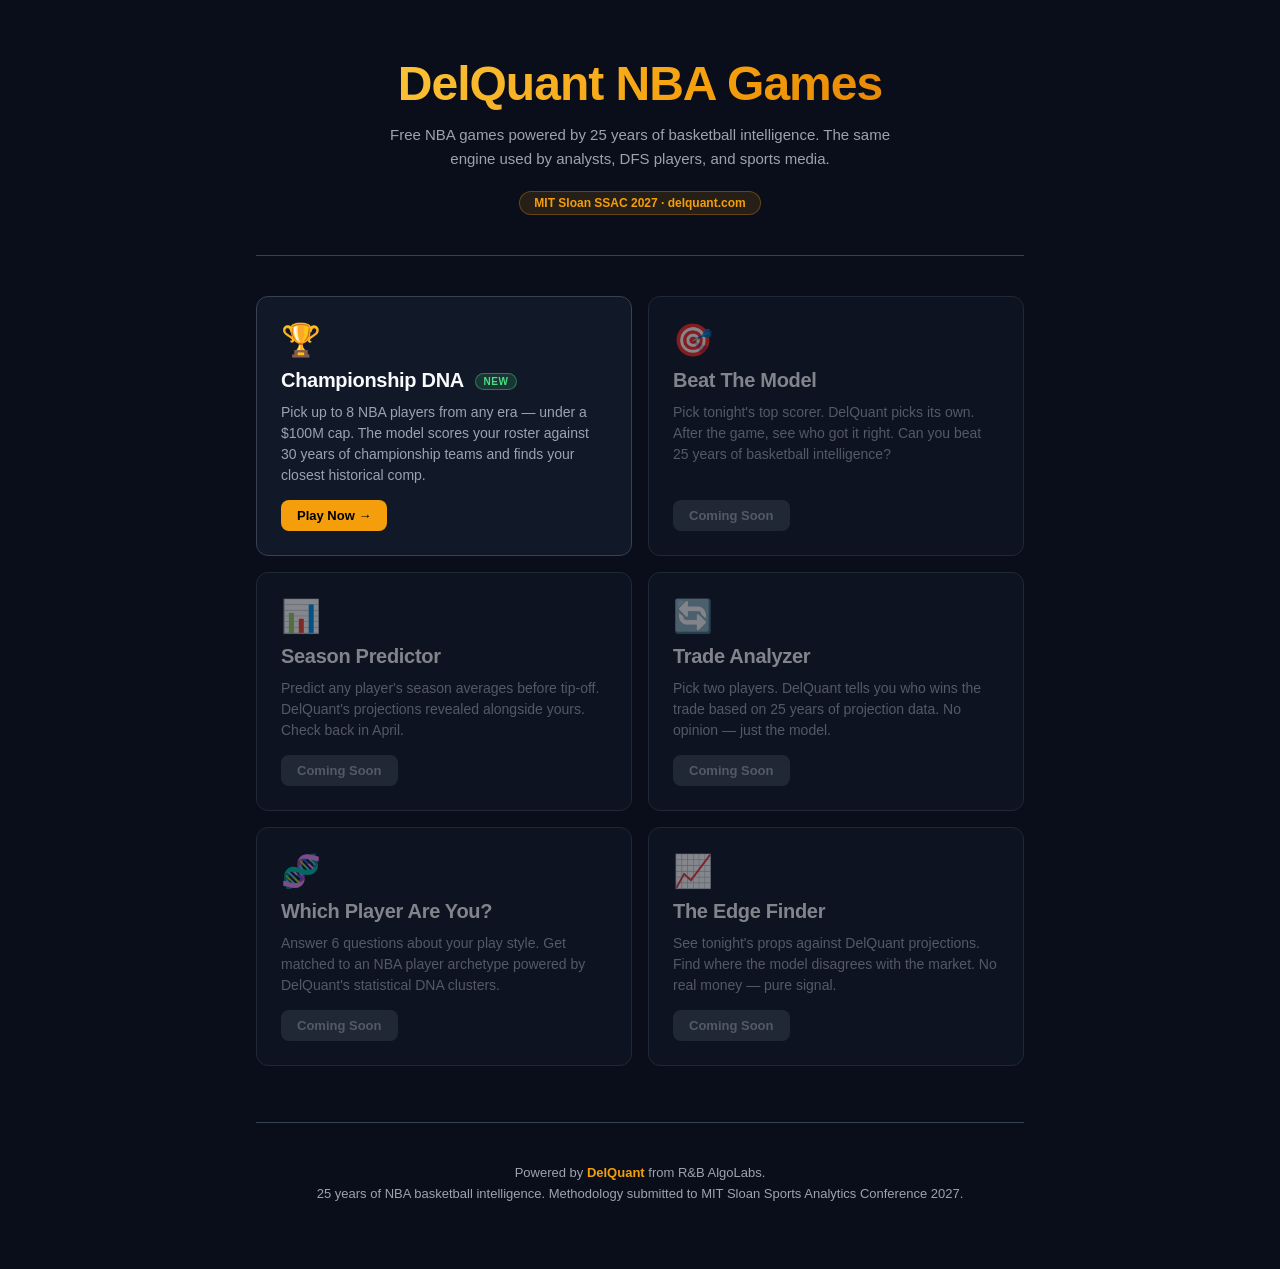
==== index.html @ 40be64eb "Initial mono-repo: DelQuant NBA Games - Landing page listing all games with coming-soon placeholders" ====
<!DOCTYPE html>
<html lang="en">
<head>
  <meta charset="UTF-8">
  <meta name="viewport" content="width=device-width, initial-scale=1.0">
  <title>DelQuant NBA Games — Powered by 25 Years of Basketball Intelligence</title>
  <meta name="description" content="Free NBA games powered by DelQuant — 25 years of basketball projections and championship data.">
  <meta property="og:title" content="DelQuant NBA Games">
  <meta property="og:description" content="Free NBA games powered by 25 years of basketball intelligence.">
  <style>
    *, *::before, *::after { box-sizing: border-box; margin: 0; padding: 0; }
    :root {
      --bg: #0a0e1a;
      --surface: #111827;
      --border: #374151;
      --text: #f9fafb;
      --muted: #9ca3af;
      --gold: #f59e0b;
      --gold-light: #fcd34d;
      --radius: 12px;
    }
    body {
      background: var(--bg);
      color: var(--text);
      font-family: -apple-system, BlinkMacSystemFont, 'Segoe UI', sans-serif;
      min-height: 100vh;
    }
    .container { max-width: 800px; margin: 0 auto; padding: 0 16px 64px; }

    .header {
      text-align: center;
      padding: 56px 0 40px;
      border-bottom: 1px solid var(--border);
      margin-bottom: 40px;
    }
    .header h1 {
      font-size: clamp(28px, 6vw, 48px);
      font-weight: 900;
      letter-spacing: -1px;
      background: linear-gradient(135deg, var(--gold-light) 0%, var(--gold) 60%, #d97706 100%);
      -webkit-background-clip: text;
      -webkit-text-fill-color: transparent;
      background-clip: text;
      margin-bottom: 12px;
    }
    .header p {
      color: var(--muted);
      font-size: 15px;
      max-width: 500px;
      margin: 0 auto 20px;
      line-height: 1.6;
    }
    .sloan-badge {
      display: inline-block;
      background: rgba(245,158,11,0.12);
      border: 1px solid rgba(245,158,11,0.3);
      color: var(--gold);
      font-size: 12px;
      font-weight: 600;
      padding: 4px 14px;
      border-radius: 20px;
    }

    .games-grid {
      display: grid;
      grid-template-columns: repeat(auto-fill, minmax(340px, 1fr));
      gap: 16px;
    }

    .game-card {
      background: var(--surface);
      border: 1px solid var(--border);
      border-radius: var(--radius);
      padding: 24px;
      text-decoration: none;
      color: var(--text);
      display: flex;
      flex-direction: column;
      gap: 10px;
      transition: border-color 0.2s, transform 0.15s;
    }
    .game-card:hover {
      border-color: var(--gold);
      transform: translateY(-2px);
    }
    .game-icon { font-size: 32px; }
    .game-name {
      font-size: 20px;
      font-weight: 800;
      letter-spacing: -0.3px;
    }
    .game-desc {
      color: var(--muted);
      font-size: 14px;
      line-height: 1.5;
      flex: 1;
    }
    .game-play {
      display: inline-block;
      margin-top: 4px;
      background: var(--gold);
      color: #000;
      font-size: 13px;
      font-weight: 800;
      padding: 8px 16px;
      border-radius: 8px;
      align-self: flex-start;
    }
    .game-card:hover .game-play { background: var(--gold-light); }

    .coming-soon {
      opacity: 0.5;
      cursor: default;
      pointer-events: none;
    }
    .coming-soon .game-play {
      background: var(--border);
      color: var(--muted);
    }
    .badge-new {
      display: inline-block;
      background: rgba(74,222,128,0.15);
      border: 1px solid rgba(74,222,128,0.4);
      color: #4ade80;
      font-size: 10px;
      font-weight: 700;
      padding: 2px 8px;
      border-radius: 10px;
      letter-spacing: 0.5px;
      text-transform: uppercase;
      vertical-align: middle;
      margin-left: 6px;
    }

    .footer {
      text-align: center;
      padding: 40px 0 0;
      border-top: 1px solid var(--border);
      margin-top: 56px;
    }
    .footer p { color: var(--muted); font-size: 13px; line-height: 1.6; }
    .footer a { color: var(--gold); text-decoration: none; font-weight: 700; }

    @media (max-width: 480px) {
      .games-grid { grid-template-columns: 1fr; }
      .header { padding: 36px 0 28px; }
    }
  </style>
</head>
<body>
  <div class="container">

    <header class="header">
      <h1>DelQuant NBA Games</h1>
      <p>Free NBA games powered by 25 years of basketball intelligence.
         The same engine used by analysts, DFS players, and sports media.</p>
      <span class="sloan-badge">MIT Sloan SSAC 2027 · delquant.com</span>
    </header>

    <div class="games-grid">

      <a href="games/championship-dna/" class="game-card">
        <span class="game-icon">🏆</span>
        <span class="game-name">Championship DNA <span class="badge-new">New</span></span>
        <p class="game-desc">Pick up to 8 NBA players from any era — under a $100M cap. The model scores your roster against 30 years of championship teams and finds your closest historical comp.</p>
        <span class="game-play">Play Now →</span>
      </a>

      <div class="game-card coming-soon">
        <span class="game-icon">🎯</span>
        <span class="game-name">Beat The Model</span>
        <p class="game-desc">Pick tonight's top scorer. DelQuant picks its own. After the game, see who got it right. Can you beat 25 years of basketball intelligence?</p>
        <span class="game-play">Coming Soon</span>
      </div>

      <div class="game-card coming-soon">
        <span class="game-icon">📊</span>
        <span class="game-name">Season Predictor</span>
        <p class="game-desc">Predict any player's season averages before tip-off. DelQuant's projections revealed alongside yours. Check back in April.</p>
        <span class="game-play">Coming Soon</span>
      </div>

      <div class="game-card coming-soon">
        <span class="game-icon">🔄</span>
        <span class="game-name">Trade Analyzer</span>
        <p class="game-desc">Pick two players. DelQuant tells you who wins the trade based on 25 years of projection data. No opinion — just the model.</p>
        <span class="game-play">Coming Soon</span>
      </div>

      <div class="game-card coming-soon">
        <span class="game-icon">🧬</span>
        <span class="game-name">Which Player Are You?</span>
        <p class="game-desc">Answer 6 questions about your play style. Get matched to an NBA player archetype powered by DelQuant's statistical DNA clusters.</p>
        <span class="game-play">Coming Soon</span>
      </div>

      <div class="game-card coming-soon">
        <span class="game-icon">📈</span>
        <span class="game-name">The Edge Finder</span>
        <p class="game-desc">See tonight's props against DelQuant projections. Find where the model disagrees with the market. No real money — pure signal.</p>
        <span class="game-play">Coming Soon</span>
      </div>

    </div>

    <footer class="footer">
      <p>
        Powered by <a href="https://delquant.com" target="_blank">DelQuant</a> from R&amp;B AlgoLabs.<br>
        25 years of NBA basketball intelligence. Methodology submitted to MIT Sloan Sports Analytics Conference 2027.
      </p>
    </footer>

  </div>
</body>
</html>
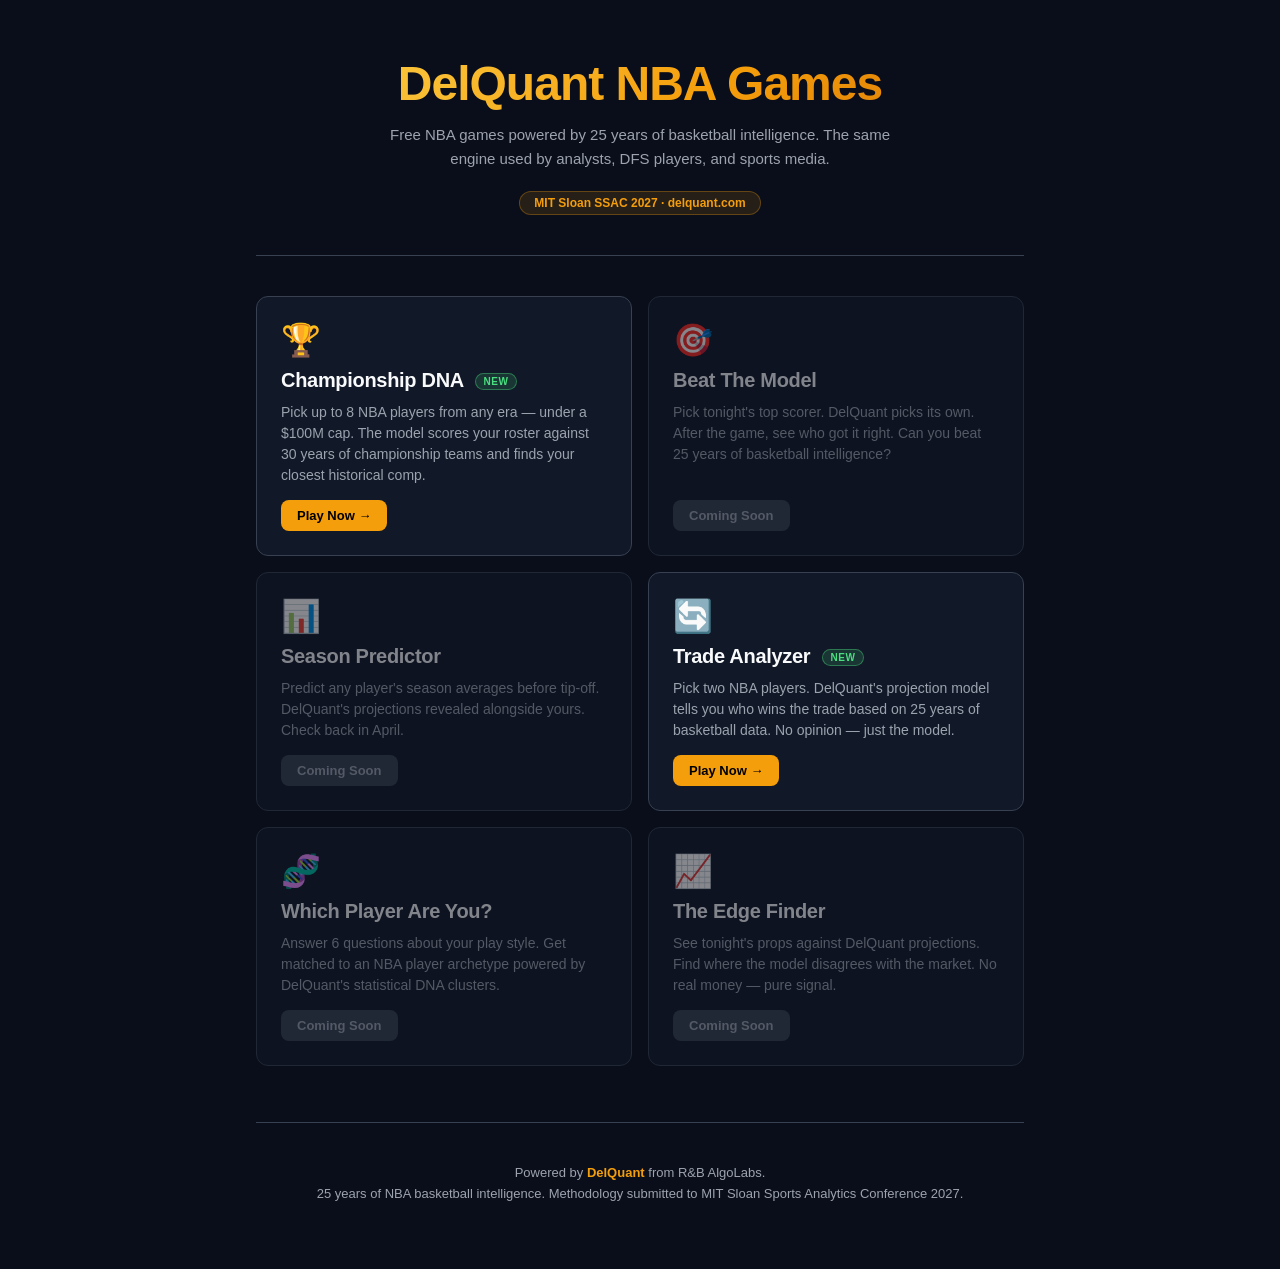
==== commit 188dc96f: "Add Trade Analyzer (game 2) - Pick two players, DelQuant computes fantasy value differential - Verdi" ====
--- a/index.html
+++ b/index.html
@@ -180,12 +180,12 @@
         <span class="game-play">Coming Soon</span>
       </div>
 
-      <div class="game-card coming-soon">
+      <a href="games/trade-analyzer/" class="game-card">
         <span class="game-icon">🔄</span>
-        <span class="game-name">Trade Analyzer</span>
-        <p class="game-desc">Pick two players. DelQuant tells you who wins the trade based on 25 years of projection data. No opinion — just the model.</p>
-        <span class="game-play">Coming Soon</span>
-      </div>
+        <span class="game-name">Trade Analyzer <span class="badge-new">New</span></span>
+        <p class="game-desc">Pick two NBA players. DelQuant's projection model tells you who wins the trade based on 25 years of basketball data. No opinion — just the model.</p>
+        <span class="game-play">Play Now →</span>
+      </a>
 
       <div class="game-card coming-soon">
         <span class="game-icon">🧬</span>
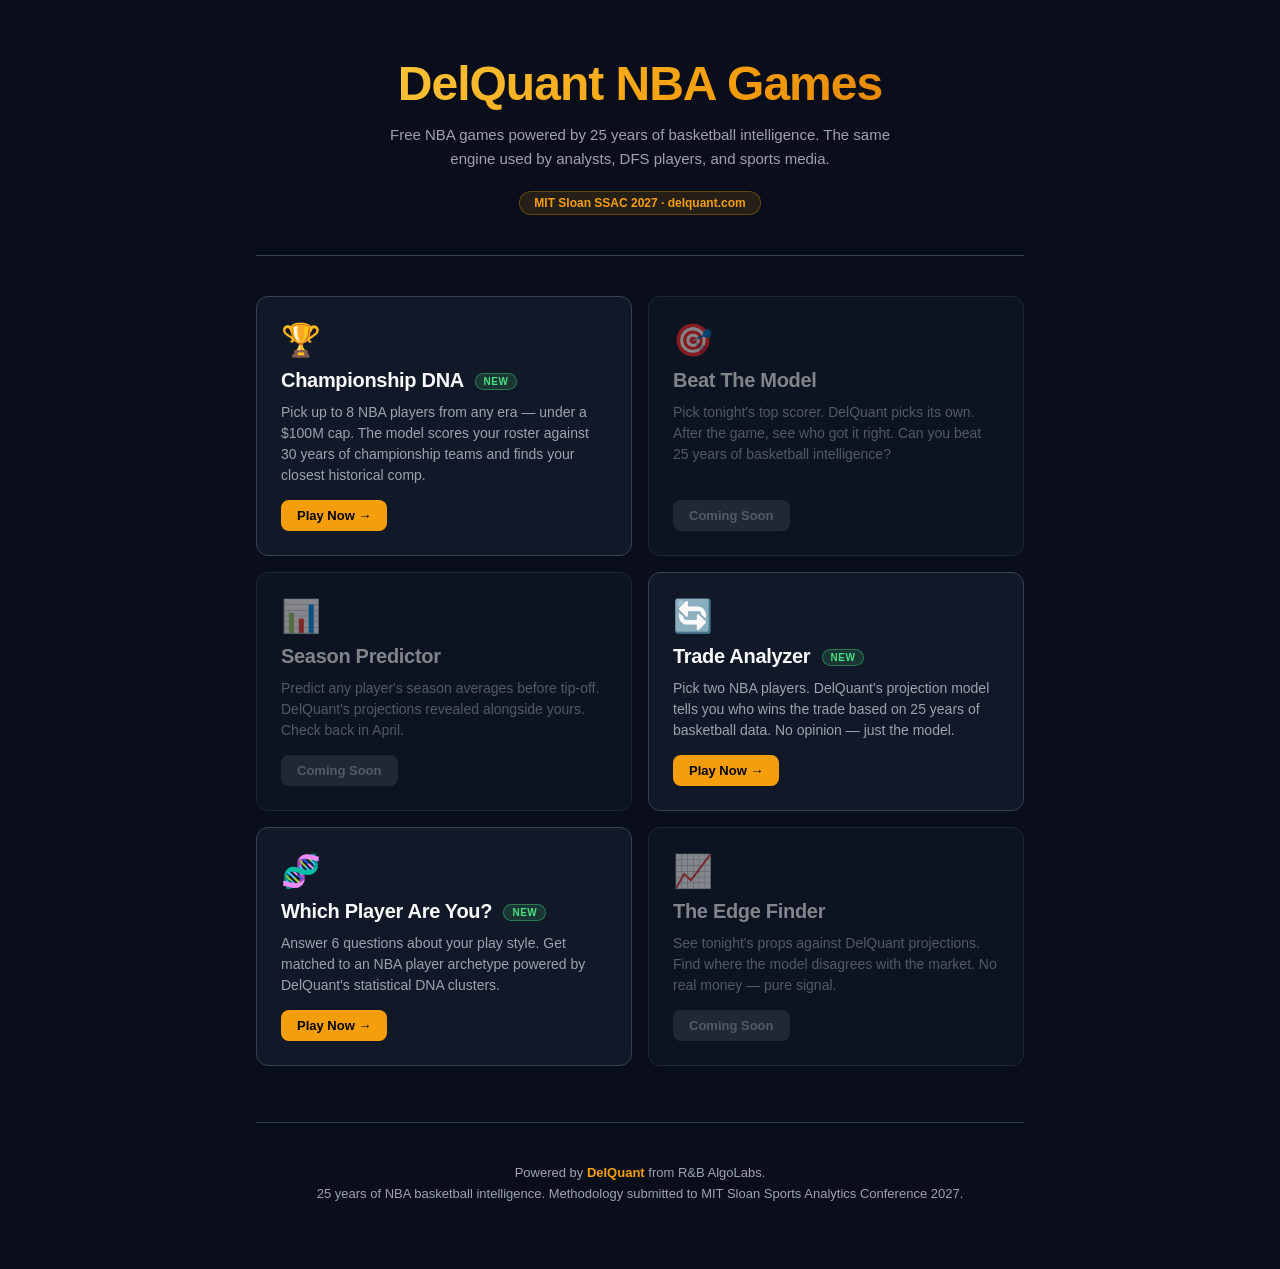
==== commit 30b040c2: "Add Which Player Are You? quiz (game 3) 6-question archetype quiz mapping play style to DBB2 cluster" ====
--- a/index.html
+++ b/index.html
@@ -187,12 +187,12 @@
         <span class="game-play">Play Now →</span>
       </a>
 
-      <div class="game-card coming-soon">
+      <a href="games/which-player-are-you/" class="game-card">
         <span class="game-icon">🧬</span>
-        <span class="game-name">Which Player Are You?</span>
+        <span class="game-name">Which Player Are You? <span class="badge-new">New</span></span>
         <p class="game-desc">Answer 6 questions about your play style. Get matched to an NBA player archetype powered by DelQuant's statistical DNA clusters.</p>
-        <span class="game-play">Coming Soon</span>
-      </div>
+        <span class="game-play">Play Now →</span>
+      </a>
 
       <div class="game-card coming-soon">
         <span class="game-icon">📈</span>
